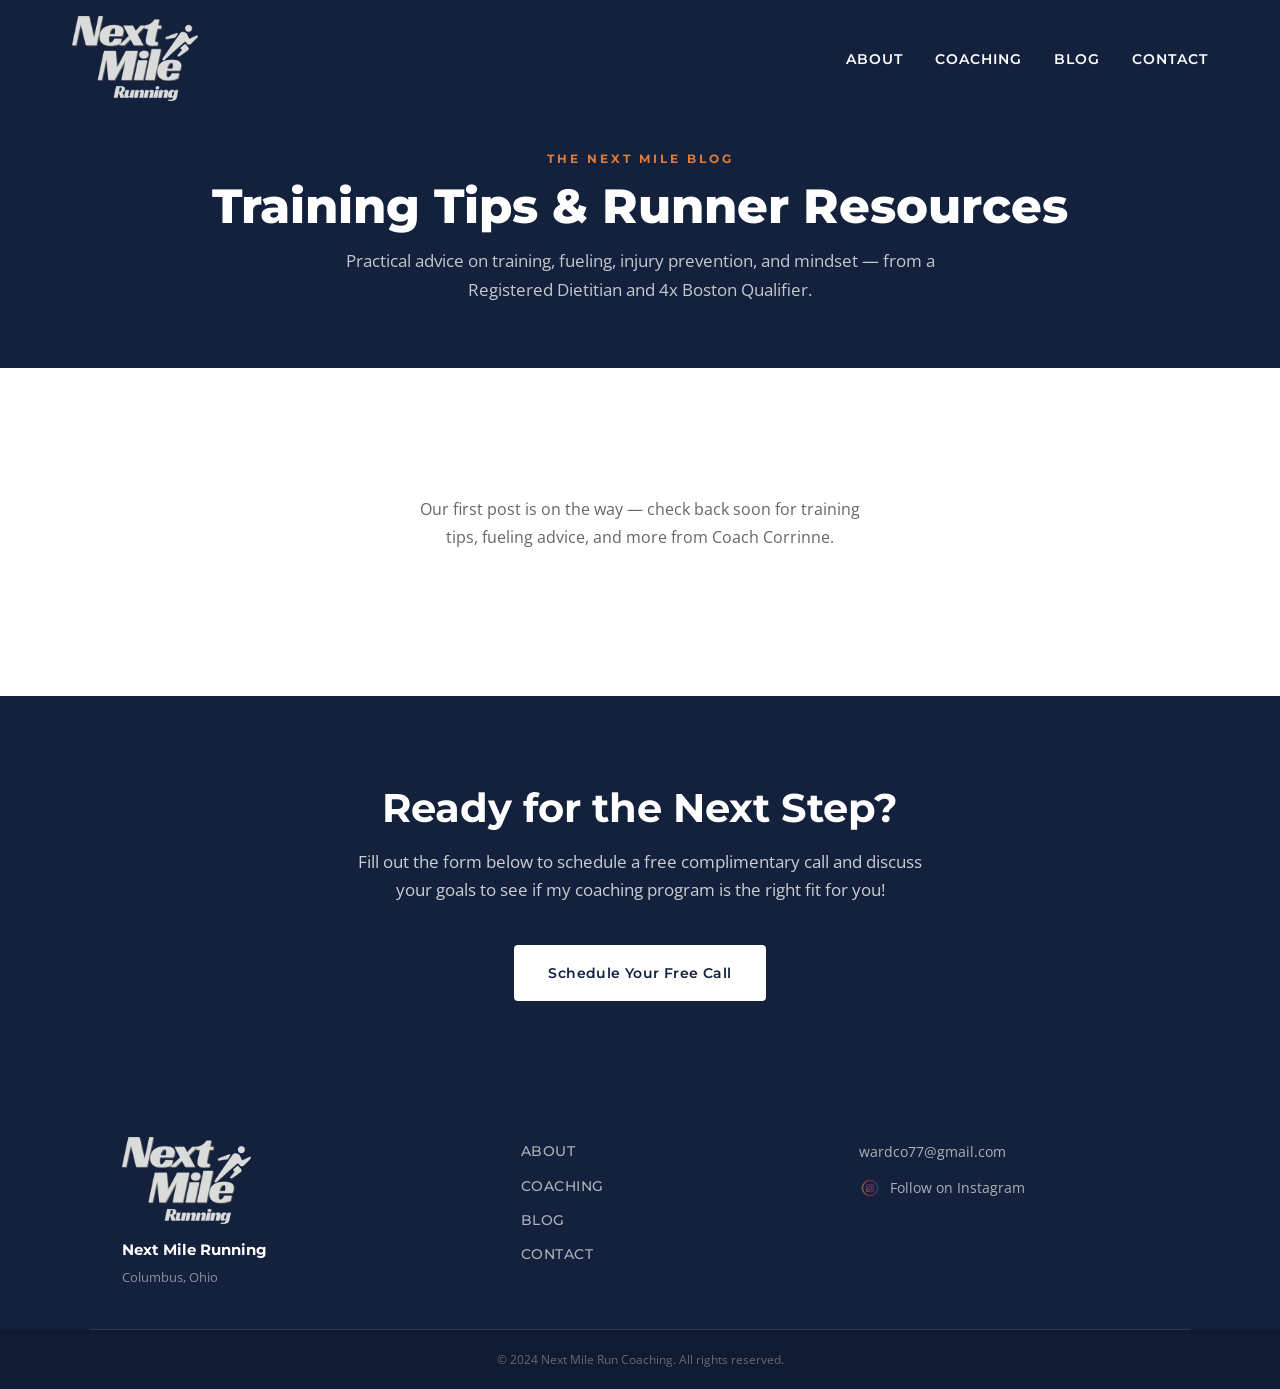
==== blog/index.html @ 79fed945 "Add blog infrastructure for content marketing strategy - New /blog/ index page with post grid, empty" ====
<!DOCTYPE html>
<html lang="en">
<head>
    <meta charset="UTF-8">
    <meta name="viewport" content="width=device-width, initial-scale=1.0">
    <title>Blog | Next Mile Run Coaching</title>
    <meta name="description" content="Training tips, fueling advice, injury prevention, and mindset strategies for goal-driven runners from Coach Corrinne Ward, RD &amp; Certified McMillan Running Coach.">
    <link rel="canonical" href="https://nextmileruncoaching.com/blog/">

    <!-- Favicons -->
    <link rel="icon" href="/favicon.ico" sizes="any">
    <link rel="icon" type="image/png" sizes="192x192" href="/img/icon-192.png">
    <link rel="icon" type="image/png" sizes="512x512" href="/img/icon-512.png">
    <link rel="apple-touch-icon" href="/img/apple-touch-icon.png">

    <!-- Open Graph / Twitter Card -->
    <meta property="og:type" content="website">
    <meta property="og:title" content="Blog | Next Mile Run Coaching">
    <meta property="og:description" content="Training tips, fueling advice, injury prevention, and mindset strategies for goal-driven runners.">
    <meta property="og:url" content="https://nextmileruncoaching.com/blog/">
    <meta property="og:image" content="https://nextmileruncoaching.com/img/og-image.png">
    <meta property="og:image:width" content="1200">
    <meta property="og:image:height" content="630">
    <meta name="twitter:card" content="summary_large_image">
    <meta name="twitter:title" content="Blog | Next Mile Run Coaching">
    <meta name="twitter:description" content="Training tips, fueling advice, injury prevention, and mindset strategies for goal-driven runners.">
    <meta name="twitter:image" content="https://nextmileruncoaching.com/img/og-image.png">

    <!-- Structured data -->
    <script type="application/ld+json">
    {
        "@context": "https://schema.org",
        "@type": "Blog",
        "name": "Next Mile Run Coaching Blog",
        "url": "https://nextmileruncoaching.com/blog/",
        "description": "Training tips, fueling advice, injury prevention, and mindset strategies for goal-driven runners.",
        "publisher": {
            "@type": "ProfessionalService",
            "name": "Next Mile Run Coaching",
            "url": "https://nextmileruncoaching.com/"
        }
    }
    </script>

    <link rel="stylesheet" href="../style.css">
    <link rel="preconnect" href="https://fonts.googleapis.com">
    <link rel="preconnect" href="https://fonts.gstatic.com" crossorigin>
    <link href="https://fonts.googleapis.com/css2?family=Montserrat:wght@300;400;500;600;700;800;900&family=Open+Sans:ital,wght@0,300;0,400;0,600;1,400&display=swap" rel="stylesheet">
</head>
<body>

    <!-- HEADER -->
    <header id="header">
        <div class="header-inner">
            <a href="/" class="logo-link">
                <img
                    src="../img/NextMileLogoWhite.png"
                    alt="Next Mile Run Coaching"
                    class="logo"
                >
            </a>
            <nav>
                <ul class="nav-links">
                    <li><a href="/#about">About</a></li>
                    <li><a href="/#coaching">Coaching</a></li>
                    <li><a href="/blog/">Blog</a></li>
                    <li><a href="/#contact">Contact</a></li>
                </ul>
                <button class="hamburger" aria-label="Toggle navigation menu">
                    <span></span>
                    <span></span>
                    <span></span>
                </button>
            </nav>
        </div>
        <div class="mobile-menu" id="mobileMenu">
            <ul>
                <li><a href="/#about">About</a></li>
                <li><a href="/#coaching">Coaching</a></li>
                <li><a href="/blog/">Blog</a></li>
                <li><a href="/#contact">Contact</a></li>
            </ul>
        </div>
    </header>

    <!-- PAGE HEADER -->
    <section class="page-header">
        <div class="container">
            <span class="label">The Next Mile Blog</span>
            <h1>Training Tips &amp; Runner Resources</h1>
            <p>Practical advice on training, fueling, injury prevention, and mindset&nbsp;&mdash; from a Registered Dietitian and 4x Boston Qualifier.</p>
        </div>
    </section>

    <!-- POSTS -->
    <section id="blog-posts">
        <div class="container">
            <div class="post-grid">
                <!--
                    New post card template — copy this block for each published post:

                    <article class="post-card">
                        <a href="/blog/POST-SLUG/" class="post-card-img">
                            <img src="/blog/POST-SLUG/featured.webp" alt="DESCRIPTIVE ALT TEXT">
                        </a>
                        <div class="post-card-body">
                            <span class="label">PILLAR NAME</span>
                            <h3><a href="/blog/POST-SLUG/">POST TITLE</a></h3>
                            <p class="post-excerpt">One to two sentence teaser summarizing the post.</p>
                            <div class="post-meta">
                                <span>Month DD, YYYY</span>
                                <a href="/blog/POST-SLUG/" class="post-readmore">Read More &rarr;</a>
                            </div>
                        </div>
                    </article>
                -->
            </div>

            <div class="blog-empty">
                <p>Our first post is on the way &mdash; check back soon for training tips, fueling advice, and more from Coach Corrinne.</p>
            </div>
        </div>
    </section>

    <!-- CTA BANNER -->
    <section id="cta">
        <div class="container cta-inner">
            <h2>Ready for the Next Step?</h2>
            <p>Fill out the form below to schedule a free complimentary call and discuss your goals to see if my coaching program is the right fit for you!</p>
            <a href="/#contact" class="btn btn-light">Schedule Your Free Call</a>
        </div>
    </section>

    <!-- FOOTER -->
    <footer id="footer">
        <div class="container footer-inner">
            <div class="footer-brand">
                <img
                    src="../img/NextMileLogoWhite.png"
                    alt="Next Mile Running"
                    class="footer-logo"
                >
                <p class="footer-name">Next Mile Running</p>
                <p class="footer-location">Columbus, Ohio</p>
            </div>
            <div class="footer-links">
                <a href="/#about">About</a>
                <a href="/#coaching">Coaching</a>
                <a href="/blog/">Blog</a>
                <a href="/#contact">Contact</a>
            </div>
            <div class="footer-social">
                <a href="mailto:wardco77@gmail.com">wardco77@gmail.com</a>
                <a href="https://www.instagram.com/nextmilecoach/" target="_blank" rel="noopener" class="ig-link">
                    <img
                        src="../img/instagram-icon.webp"
                        alt="Instagram"
                        class="ig-icon"
                    >
                    Follow on Instagram
                </a>
            </div>
        </div>
        <div class="footer-bottom">
            <p>&copy; 2024 Next Mile Run Coaching. All rights reserved.</p>
        </div>
    </footer>

    <script>
        // Hamburger toggle
        const hamburger = document.querySelector('.hamburger');
        hamburger.addEventListener('click', () => {
            hamburger.classList.toggle('open');
            document.getElementById('mobileMenu').classList.toggle('open');
        });

        // Header shadow on scroll
        window.addEventListener('scroll', () => {
            document.getElementById('header').classList.toggle('scrolled', window.scrollY > 40);
        });
    </script>
</body>
</html>
---- style.css ----
/* =============================================
   NEXT MILE RUN COACHING — Static Site Styles
   ============================================= */

/* ===== RESET & BASE ===== */
*, *::before, *::after {
    box-sizing: border-box;
    margin: 0;
    padding: 0;
}

:root {
    --navy:        #14213d;
    --navy-mid:    #1e2f54;
    --navy-light:  #253a66;
    --accent:      #e07b39;
    --accent-dark: #c46a28;
    --white:       #ffffff;
    --off-white:   #f8f9fa;
    --text:        #2c2c2c;
    --text-muted:  #666666;
    --border:      #e0e0e0;
    --font-head:   'Montserrat', sans-serif;
    --font-body:   'Open Sans', sans-serif;
    --radius:      8px;
    --shadow-sm:   0 4px 16px rgba(0,0,0,.07);
    --shadow-md:   0 10px 36px rgba(0,0,0,.12);
    --shadow-lg:   0 20px 60px rgba(0,0,0,.15);
}

html { scroll-behavior: smooth; }

body {
    font-family: var(--font-body);
    color: var(--text);
    background: var(--white);
    line-height: 1.7;
    -webkit-font-smoothing: antialiased;
}

img { max-width: 100%; height: auto; display: block; }

a { color: inherit; }

/* ===== LAYOUT ===== */
.container {
    max-width: 1100px;
    margin: 0 auto;
    padding: 0 2rem;
}

/* ===== TYPOGRAPHY ===== */
h2 {
    font-family: var(--font-head);
    font-weight: 700;
    font-size: clamp(1.75rem, 3vw, 2.25rem);
    color: var(--navy);
    line-height: 1.2;
}

h3 {
    font-family: var(--font-head);
    font-weight: 700;
    line-height: 1.3;
}

.label {
    display: block;
    font-family: var(--font-head);
    font-size: 0.72rem;
    font-weight: 700;
    text-transform: uppercase;
    letter-spacing: 3px;
    color: var(--accent);
    margin-bottom: 0.5rem;
}

.section-header {
    text-align: center;
    margin-bottom: 3rem;
}

/* ===== BUTTONS ===== */
.btn {
    display: inline-block;
    padding: 0.875rem 2rem;
    border-radius: 4px;
    font-family: var(--font-head);
    font-weight: 600;
    font-size: 0.9rem;
    text-decoration: none;
    letter-spacing: 0.4px;
    transition: background 0.22s ease, color 0.22s ease, border-color 0.22s ease, transform 0.18s ease;
    cursor: pointer;
    border: 2px solid transparent;
    text-align: center;
}

.btn:hover { transform: translateY(-1px); }

.btn-accent {
    background: var(--accent);
    color: var(--white);
    border-color: var(--accent);
}
.btn-accent:hover {
    background: var(--accent-dark);
    border-color: var(--accent-dark);
}

.btn-outline {
    background: transparent;
    color: var(--navy);
    border-color: var(--navy);
}
.btn-outline:hover {
    background: var(--navy);
    color: var(--white);
}

.btn-light {
    background: var(--white);
    color: var(--navy);
    border-color: var(--white);
}
.btn-light:hover {
    background: transparent;
    color: var(--white);
    border-color: var(--white);
}

.btn-full { width: 100%; display: block; }

/* ===== HEADER ===== */
#header {
    position: fixed;
    top: 0; left: 0; right: 0;
    z-index: 100;
    background: var(--navy);
    transition: box-shadow 0.3s ease;
}

#header.scrolled {
    box-shadow: 0 2px 24px rgba(0,0,0,.35);
}

.header-inner {
    display: flex;
    align-items: center;
    justify-content: space-between;
    padding: 1rem 2rem;
    max-width: 1200px;
    margin: 0 auto;
}

.logo-link { display: flex; align-items: center; }

.logo {
    height: 85px;
    width: auto;
}

nav {
    display: flex;
    align-items: center;
    gap: 1rem;
}

.nav-links {
    display: flex;
    list-style: none;
    gap: 2rem;
}

.nav-links a {
    color: var(--white);
    text-decoration: none;
    font-family: var(--font-head);
    font-size: 0.85rem;
    font-weight: 600;
    letter-spacing: 1px;
    text-transform: uppercase;
    transition: color 0.2s;
}

.nav-links a:hover { color: var(--accent); }

/* Hamburger */
.hamburger {
    display: none;
    flex-direction: column;
    gap: 5px;
    background: none;
    border: none;
    cursor: pointer;
    padding: 4px;
}

.hamburger span {
    display: block;
    width: 24px;
    height: 2px;
    background: var(--white);
    transition: transform 0.3s ease, opacity 0.2s ease;
}

.hamburger.open span:nth-child(1) { transform: translateY(7px) rotate(45deg); }
.hamburger.open span:nth-child(2) { opacity: 0; }
.hamburger.open span:nth-child(3) { transform: translateY(-7px) rotate(-45deg); }

/* Mobile menu */
.mobile-menu {
    display: none;
    background: var(--navy-mid);
    padding: 1rem 2rem 1.5rem;
}

.mobile-menu.open { display: block; }

.mobile-menu ul {
    list-style: none;
    display: flex;
    flex-direction: column;
    gap: 1rem;
}

.mobile-menu a {
    color: var(--white);
    text-decoration: none;
    font-family: var(--font-head);
    font-size: 1rem;
    font-weight: 600;
    text-transform: uppercase;
    letter-spacing: 1px;
}

/* ===== HERO ===== */
#hero {
    position: relative;
    min-height: 100vh;
    display: flex;
    align-items: center;
    justify-content: center;
    overflow: hidden;
}

.hero-bg {
    position: absolute;
    inset: 0;
    background-size: cover;
    background-position: center;
    background-repeat: no-repeat;
}

.hero-overlay {
    position: absolute;
    inset: 0;
    background: linear-gradient(
        140deg,
        rgba(20, 33, 61, 0.88) 0%,
        rgba(20, 33, 61, 0.60) 100%
    );
}

.hero-content {
    position: relative;
    z-index: 2;
    text-align: center;
    padding: 2rem;
    max-width: 820px;
}

.hero-content h1 {
    font-family: var(--font-head);
    font-weight: 900;
    font-size: clamp(2.75rem, 7.5vw, 5.25rem);
    color: var(--white);
    display: flex;
    flex-direction: column;
    line-height: 1.08;
    margin-bottom: 1.5rem;
    gap: 0.05em;
}

.hero-content h1 span { display: block; }

.hero-tagline {
    font-size: 1.05rem;
    color: rgba(255, 255, 255, 0.82);
    margin-bottom: 2.5rem;
    font-weight: 300;
    letter-spacing: 0.5px;
}

/* ===== ABOUT ===== */
#about {
    padding: 6rem 0;
    background: var(--white);
}

.about-grid {
    display: grid;
    grid-template-columns: 1fr 1.4fr;
    gap: 4.5rem;
    align-items: start;
}

.about-photo img {
    width: 100%;
    border-radius: var(--radius);
    box-shadow: var(--shadow-lg);
    object-fit: cover;
    aspect-ratio: 3 / 4;
}

.about-text .label { margin-bottom: 0.4rem; }

.about-text h2 {
    font-size: clamp(1.6rem, 2.5vw, 2rem);
    margin-bottom: 1rem;
}

.credentials {
    display: flex;
    flex-wrap: wrap;
    gap: 0.5rem;
    margin-bottom: 1.75rem;
}

.credentials span {
    background: var(--off-white);
    border: 1px solid var(--border);
    padding: 0.3rem 0.85rem;
    border-radius: 100px;
    font-size: 0.78rem;
    font-family: var(--font-head);
    font-weight: 600;
    color: var(--navy);
    letter-spacing: 0.2px;
}

blockquote {
    border-left: 3px solid var(--accent);
    padding: 0.85rem 1.25rem;
    margin: 0 0 1.5rem;
    font-size: 1.05rem;
    font-style: italic;
    color: var(--navy);
    background: var(--off-white);
    border-radius: 0 4px 4px 0;
    line-height: 1.65;
}

.about-text p {
    color: var(--text-muted);
    margin-bottom: 1rem;
    line-height: 1.8;
    font-size: 0.97rem;
}

/* Personal Records */
.prs {
    margin-top: 2rem;
    padding: 1.5rem 1.75rem;
    background: var(--navy);
    border-radius: var(--radius);
    color: var(--white);
}

.prs h3 {
    font-family: var(--font-head);
    font-size: 0.72rem;
    text-transform: uppercase;
    letter-spacing: 2.5px;
    color: var(--accent);
    margin-bottom: 1.1rem;
    font-weight: 700;
}

.pr-grid {
    display: grid;
    grid-template-columns: repeat(4, 1fr);
    gap: 0.5rem;
    text-align: center;
}

.pr-item {
    display: flex;
    flex-direction: column;
    gap: 0.3rem;
    padding: 0.5rem 0;
    border-right: 1px solid rgba(255,255,255,.12);
}

.pr-item:last-child { border-right: none; }

.pr-race {
    font-size: 0.7rem;
    text-transform: uppercase;
    letter-spacing: 1px;
    color: rgba(255,255,255,.55);
    font-family: var(--font-head);
    font-weight: 600;
}

.pr-time {
    font-size: 1.2rem;
    font-weight: 800;
    font-family: var(--font-head);
    color: var(--white);
}

.pr-time small {
    display: block;
    font-size: 0.65rem;
    font-weight: 500;
    color: var(--accent);
    letter-spacing: 0.5px;
    margin-top: 1px;
}

/* ===== COACHING PACKAGES ===== */
#coaching {
    padding: 6rem 0;
    background: var(--off-white);
}

.packages-grid {
    display: grid;
    grid-template-columns: repeat(3, 1fr);
    gap: 1.5rem;
    margin-bottom: 2.5rem;
    align-items: stretch;
}

.package-card {
    background: var(--white);
    border-radius: var(--radius);
    overflow: hidden;
    box-shadow: var(--shadow-sm);
    display: flex;
    flex-direction: column;
    transition: transform 0.25s ease, box-shadow 0.25s ease;
}

.package-card:hover {
    transform: translateY(-5px);
    box-shadow: var(--shadow-md);
}

.package-featured {
    box-shadow: var(--shadow-md);
    transform: scale(1.03);
    border: 2px solid var(--accent);
}

.package-featured:hover {
    transform: scale(1.03) translateY(-5px);
    box-shadow: var(--shadow-lg);
}

.package-img {
    height: 210px;
    overflow: hidden;
    flex-shrink: 0;
}

.package-img img {
    width: 100%;
    height: 100%;
    object-fit: cover;
    transition: transform 0.45s ease;
}

.package-card:hover .package-img img { transform: scale(1.06); }

.package-body {
    padding: 1.75rem;
    display: flex;
    flex-direction: column;
    flex: 1;
}

.package-badge {
    display: inline-block;
    background: var(--accent);
    color: var(--white);
    font-size: 0.68rem;
    font-weight: 700;
    text-transform: uppercase;
    letter-spacing: 1.5px;
    padding: 0.25rem 0.65rem;
    border-radius: 100px;
    margin-bottom: 0.85rem;
    font-family: var(--font-head);
    width: fit-content;
}

.package-body h3 {
    font-size: 1.05rem;
    color: var(--navy);
    margin-bottom: 0.5rem;
    line-height: 1.35;
}

.package-price {
    font-size: 2.1rem;
    font-weight: 900;
    font-family: var(--font-head);
    color: var(--navy);
    margin-bottom: 1.1rem;
    line-height: 1;
}

.package-price span {
    font-size: 0.95rem;
    font-weight: 400;
    color: var(--text-muted);
}

.package-body ul {
    list-style: none;
    margin-bottom: 1.5rem;
    flex: 1;
    display: flex;
    flex-direction: column;
    gap: 0.4rem;
}

.package-body ul li {
    padding-left: 1.35rem;
    position: relative;
    font-size: 0.88rem;
    color: var(--text-muted);
    line-height: 1.55;
}

.package-body ul li::before {
    content: '✓';
    position: absolute;
    left: 0;
    color: var(--accent);
    font-weight: 700;
}

.package-body .btn { width: 100%; }

/* Group photo */
.group-photo {
    border-radius: var(--radius);
    overflow: hidden;
    height: 380px;
}

.group-photo img {
    width: 100%;
    height: 100%;
    object-fit: cover;
    object-position: center 52%;
}

/* ===== CTA BANNER ===== */
#cta {
    background: var(--navy);
    padding: 5.5rem 0;
    text-align: center;
}

.cta-inner h2 {
    color: var(--white);
    font-size: clamp(1.8rem, 3.5vw, 2.5rem);
    margin-bottom: 1rem;
}

.cta-inner p {
    color: rgba(255,255,255,.78);
    font-size: 1.05rem;
    max-width: 580px;
    margin: 0 auto 2.5rem;
    line-height: 1.7;
}

/* ===== CONTACT ===== */
#contact {
    padding: 6rem 0;
    background: var(--white);
}

.contact-grid {
    display: grid;
    grid-template-columns: 1fr 1.5fr;
    gap: 4rem;
    align-items: start;
}

.contact-info > p {
    color: var(--text-muted);
    margin-bottom: 2rem;
    font-size: 1rem;
    line-height: 1.75;
}

.contact-details {
    display: flex;
    flex-direction: column;
    gap: 1.5rem;
}

.contact-item {
    display: flex;
    flex-direction: column;
    gap: 0.25rem;
}

.contact-item strong {
    font-family: var(--font-head);
    font-size: 0.72rem;
    text-transform: uppercase;
    letter-spacing: 1.5px;
    color: var(--navy);
}

.contact-item a,
.contact-item span {
    font-size: 0.95rem;
    color: var(--text-muted);
    text-decoration: none;
    transition: color 0.2s;
}

.contact-item a:hover { color: var(--accent); }

/* Form */
.contact-form {
    display: flex;
    flex-direction: column;
    gap: 1.25rem;
}

.form-group {
    display: flex;
    flex-direction: column;
    gap: 0.4rem;
}

.form-group label {
    font-family: var(--font-head);
    font-size: 0.82rem;
    font-weight: 600;
    color: var(--navy);
    letter-spacing: 0.2px;
}

.form-group input,
.form-group textarea {
    padding: 0.875rem 1rem;
    border: 1.5px solid var(--border);
    border-radius: 6px;
    font-family: var(--font-body);
    font-size: 0.95rem;
    color: var(--text);
    background: var(--white);
    transition: border-color 0.2s, box-shadow 0.2s;
    outline: none;
}

.form-group input:focus,
.form-group textarea:focus {
    border-color: var(--navy);
    box-shadow: 0 0 0 3px rgba(20,33,61,.08);
}

.form-group textarea { resize: vertical; }

/* ===== FOOTER ===== */
#footer {
    background: var(--navy);
    color: var(--white);
    padding: 3rem 0 0;
}

.footer-inner {
    display: grid;
    grid-template-columns: 1.2fr 1fr 1fr;
    gap: 2.5rem;
    padding-bottom: 2.5rem;
    border-bottom: 1px solid rgba(255,255,255,.1);
    align-items: start;
}

.footer-logo {
    height: 87px;
    width: auto;
    margin-bottom: 0.8rem;
}

.footer-name {
    font-family: var(--font-head);
    font-weight: 700;
    font-size: 0.95rem;
    margin-bottom: 0.2rem;
}

.footer-location {
    font-size: 0.83rem;
    color: rgba(255,255,255,.5);
}

.footer-links {
    display: flex;
    flex-direction: column;
    gap: 0.7rem;
    padding-top: 0.2rem;
}

.footer-links a {
    color: rgba(255,255,255,.65);
    text-decoration: none;
    font-family: var(--font-head);
    font-size: 0.85rem;
    font-weight: 500;
    text-transform: uppercase;
    letter-spacing: 0.5px;
    transition: color 0.2s;
}

.footer-links a:hover { color: var(--accent); }

.footer-social {
    display: flex;
    flex-direction: column;
    gap: 0.75rem;
    padding-top: 0.2rem;
}

.footer-social a {
    color: rgba(255,255,255,.65);
    text-decoration: none;
    font-size: 0.88rem;
    transition: color 0.2s;
}

.footer-social a:hover { color: var(--accent); }

.ig-link {
    display: flex;
    align-items: center;
    gap: 0.55rem;
}

.ig-icon {
    width: 22px;
    height: 22px;
    border-radius: 6px;
    object-fit: contain;
    flex-shrink: 0;
}

.footer-bottom {
    text-align: center;
    padding: 1.2rem;
    background: rgba(0,0,0,.22);
    font-size: 0.78rem;
    color: rgba(255,255,255,.35);
}

/* ===== PAGE HEADER (interior pages: blog index, articles) ===== */
.page-header {
    background: var(--navy);
    color: var(--white);
    padding: 150px 0 4rem;
    text-align: center;
}

.page-header .label { color: var(--accent); }

.page-header h1 {
    font-family: var(--font-head);
    font-weight: 800;
    font-size: clamp(2rem, 4vw, 3rem);
    color: var(--white);
    margin-bottom: 0.75rem;
    line-height: 1.2;
}

.page-header p {
    color: rgba(255,255,255,.75);
    max-width: 600px;
    margin: 0 auto;
    font-size: 1.05rem;
    line-height: 1.7;
}

.article-meta-bar {
    display: flex;
    justify-content: center;
    flex-wrap: wrap;
    gap: 0.9rem;
    margin-top: 1.25rem;
    color: rgba(255,255,255,.6);
    font-size: 0.85rem;
    font-family: var(--font-head);
}

/* ===== BLOG LISTING ===== */
#blog-posts {
    padding: 5rem 0 6rem;
    background: var(--white);
}

.post-grid {
    display: grid;
    grid-template-columns: repeat(auto-fit, minmax(300px, 1fr));
    gap: 2rem;
}

.post-card {
    background: var(--white);
    border-radius: var(--radius);
    overflow: hidden;
    box-shadow: var(--shadow-sm);
    display: flex;
    flex-direction: column;
    transition: transform 0.25s ease, box-shadow 0.25s ease;
}

.post-card:hover {
    transform: translateY(-5px);
    box-shadow: var(--shadow-md);
}

.post-card-img { height: 200px; overflow: hidden; flex-shrink: 0; }

.post-card-img img {
    width: 100%;
    height: 100%;
    object-fit: cover;
    transition: transform 0.45s ease;
}

.post-card:hover .post-card-img img { transform: scale(1.06); }

.post-card-body {
    padding: 1.75rem;
    display: flex;
    flex-direction: column;
    flex: 1;
}

.post-card-body .label { margin-bottom: 0.6rem; }

.post-card-body h3 {
    font-size: 1.15rem;
    color: var(--navy);
    margin-bottom: 0.65rem;
    line-height: 1.35;
}

.post-card-body h3 a {
    color: inherit;
    text-decoration: none;
    transition: color 0.2s;
}

.post-card-body h3 a:hover { color: var(--accent); }

.post-excerpt {
    color: var(--text-muted);
    font-size: 0.92rem;
    line-height: 1.7;
    margin-bottom: 1.25rem;
    flex: 1;
}

.post-meta {
    display: flex;
    justify-content: space-between;
    align-items: center;
    padding-top: 0.85rem;
    border-top: 1px solid var(--border);
    font-size: 0.78rem;
    color: var(--text-muted);
}

.post-readmore {
    font-family: var(--font-head);
    font-weight: 700;
    font-size: 0.78rem;
    color: var(--accent);
    text-transform: uppercase;
    letter-spacing: 0.5px;
}

.blog-empty {
    text-align: center;
    padding: 3rem 1rem;
    color: var(--text-muted);
    font-size: 1.02rem;
    max-width: 480px;
    margin: 0 auto;
}

/* ===== ARTICLE PAGE ===== */
.container-narrow {
    max-width: 760px;
    margin: 0 auto;
    padding: 0 2rem;
}

.article-section { padding: 4.5rem 0 6rem; background: var(--white); }

.back-to-blog {
    display: inline-block;
    font-family: var(--font-head);
    font-weight: 600;
    font-size: 0.85rem;
    text-transform: uppercase;
    letter-spacing: 0.5px;
    color: var(--navy);
    text-decoration: none;
    margin-bottom: 2rem;
    transition: color 0.2s;
}

.back-to-blog:hover { color: var(--accent); }

.article-featured-img {
    width: 100%;
    border-radius: var(--radius);
    box-shadow: var(--shadow-md);
    margin-bottom: 2.5rem;
    aspect-ratio: 16 / 9;
    object-fit: cover;
}

.article-body p {
    color: var(--text);
    margin-bottom: 1.25rem;
    line-height: 1.85;
    font-size: 1.02rem;
}

.article-body h2 { margin-top: 2.75rem; margin-bottom: 1rem; }
.article-body h3 { margin-top: 2.25rem; margin-bottom: 0.75rem; color: var(--navy); font-size: 1.15rem; }

.article-body ul,
.article-body ol {
    margin: 0 0 1.25rem 1.5rem;
    line-height: 1.85;
    color: var(--text);
}

.article-body img {
    border-radius: var(--radius);
    box-shadow: var(--shadow-sm);
    margin: 2rem 0;
}

.author-box {
    display: flex;
    align-items: center;
    gap: 1.25rem;
    background: var(--off-white);
    border-radius: var(--radius);
    padding: 1.5rem;
    margin: 3rem 0;
}

.author-box img {
    width: 64px;
    height: 64px;
    border-radius: 50%;
    object-fit: cover;
    flex-shrink: 0;
}

.author-box h4 {
    font-family: var(--font-head);
    font-size: 0.95rem;
    color: var(--navy);
    margin-bottom: 0.2rem;
}

.author-box p {
    font-size: 0.85rem;
    color: var(--text-muted);
    line-height: 1.5;
}

/* ===== RESPONSIVE ===== */

/* Tablet */
@media (max-width: 960px) {
    .packages-grid {
        grid-template-columns: 1fr;
        max-width: 460px;
        margin-left: auto;
        margin-right: auto;
    }

    .package-featured {
        transform: none;
        border-width: 2px;
    }

    .package-featured:hover { transform: translateY(-5px); }

    .about-grid {
        grid-template-columns: 1fr;
        gap: 2.5rem;
    }

    .about-photo img {
        max-height: 420px;
        aspect-ratio: auto;
    }

    .contact-grid {
        grid-template-columns: 1fr;
        gap: 2.5rem;
    }

    .footer-inner {
        grid-template-columns: 1fr 1fr;
        gap: 2rem;
    }

    .footer-brand { grid-column: 1 / -1; }

    .pr-grid {
        grid-template-columns: repeat(2, 1fr);
        gap: 1rem;
    }

    .pr-item {
        border-right: none;
        border-bottom: 1px solid rgba(255,255,255,.12);
        padding-bottom: 0.75rem;
    }

    .pr-item:last-child,
    .pr-item:nth-child(2) { border-bottom: none; }
}

/* Mobile */
@media (max-width: 600px) {
    .nav-links { display: none; }
    .hamburger { display: flex; }

    .header-inner { padding: 0.85rem 1.25rem; }
    .container { padding: 0 1.25rem; }

    #about, #coaching, #contact { padding: 4rem 0; }
    #cta { padding: 3.5rem 0; }
    #footer { padding: 2.5rem 0 0; }

    .hero-content h1 { font-size: clamp(2rem, 10vw, 2.75rem); }

    .footer-inner {
        grid-template-columns: 1fr;
        gap: 1.75rem;
    }

    .footer-brand { grid-column: auto; }

    .page-header { padding: 130px 0 3rem; }

    #blog-posts { padding: 3.5rem 0 4rem; }

    .article-section { padding: 3rem 0 4rem; }
}
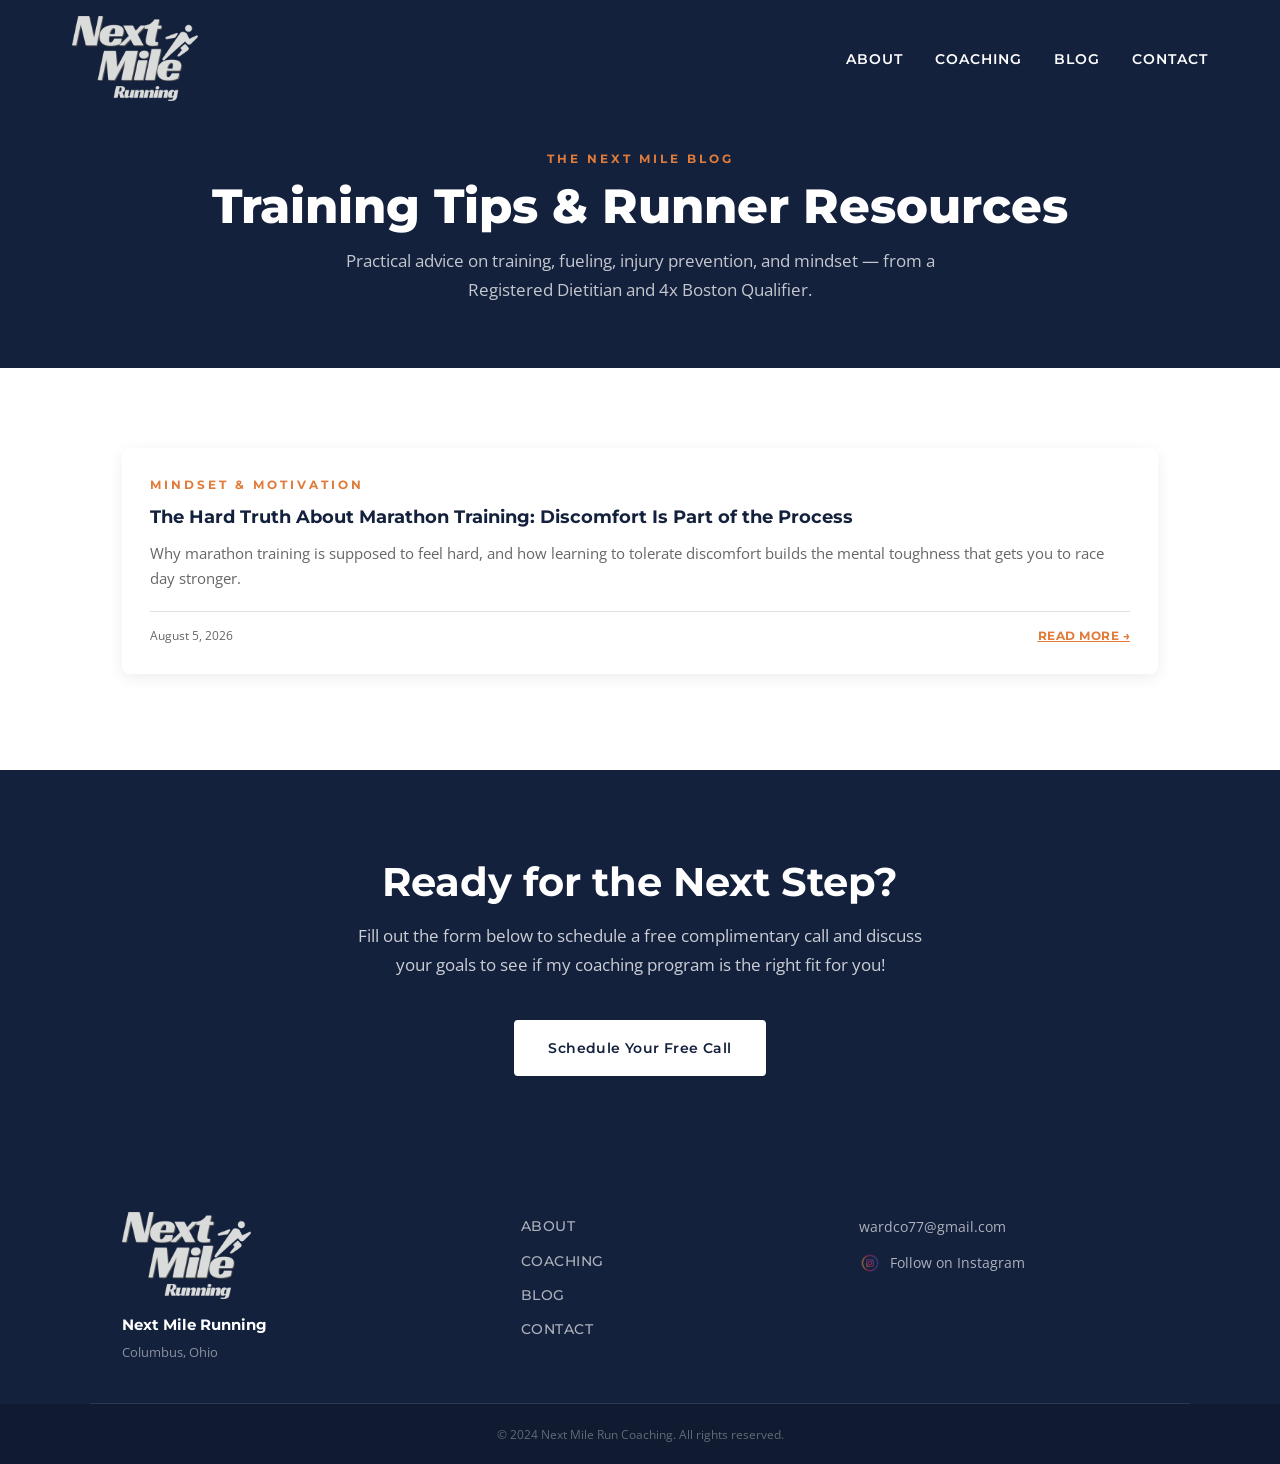
==== commit 37823d17: "Publish first blog post and unhide the blog Corrinne's first post ("The Hard Truth About Marathon Tr" ====
--- a/blog/index.html
+++ b/blog/index.html
@@ -97,7 +97,9 @@
         <div class="container">
             <div class="post-grid">
                 <!--
-                    New post card template — copy this block for each published post:
+                    New post card template — copy this block for each published post.
+                    Featured image is optional: include the <a class="post-card-img"> block
+                    when a post has one, or omit it entirely (as below) when it doesn't.
 
                     <article class="post-card">
                         <a href="/blog/POST-SLUG/" class="post-card-img">
@@ -114,10 +116,18 @@
                         </div>
                     </article>
                 -->
-            </div>
 
-            <div class="blog-empty">
-                <p>Our first post is on the way &mdash; check back soon for training tips, fueling advice, and more from Coach Corrinne.</p>
+                <article class="post-card">
+                    <div class="post-card-body">
+                        <span class="label">Mindset &amp; Motivation</span>
+                        <h3><a href="/blog/marathon-training-discomfort/">The Hard Truth About Marathon Training: Discomfort Is Part of the Process</a></h3>
+                        <p class="post-excerpt">Why marathon training is supposed to feel hard, and how learning to tolerate discomfort builds the mental toughness that gets you to race day stronger.</p>
+                        <div class="post-meta">
+                            <span>August 5, 2026</span>
+                            <a href="/blog/marathon-training-discomfort/" class="post-readmore">Read More &rarr;</a>
+                        </div>
+                    </div>
+                </article>
             </div>
         </div>
     </section>
--- a/style.css
+++ b/style.css
@@ -956,6 +956,13 @@
     margin: 2rem 0;
 }
 
+.article-sources {
+    font-size: 0.82rem;
+    color: var(--text-muted);
+    font-style: italic;
+    margin-top: 1.5rem;
+}
+
 .author-box {
     display: flex;
     align-items: center;
@@ -1013,6 +1020,7 @@
     .about-photo img {
         max-height: 420px;
         aspect-ratio: auto;
+        object-position: center 12%;
     }
 
     .contact-grid {
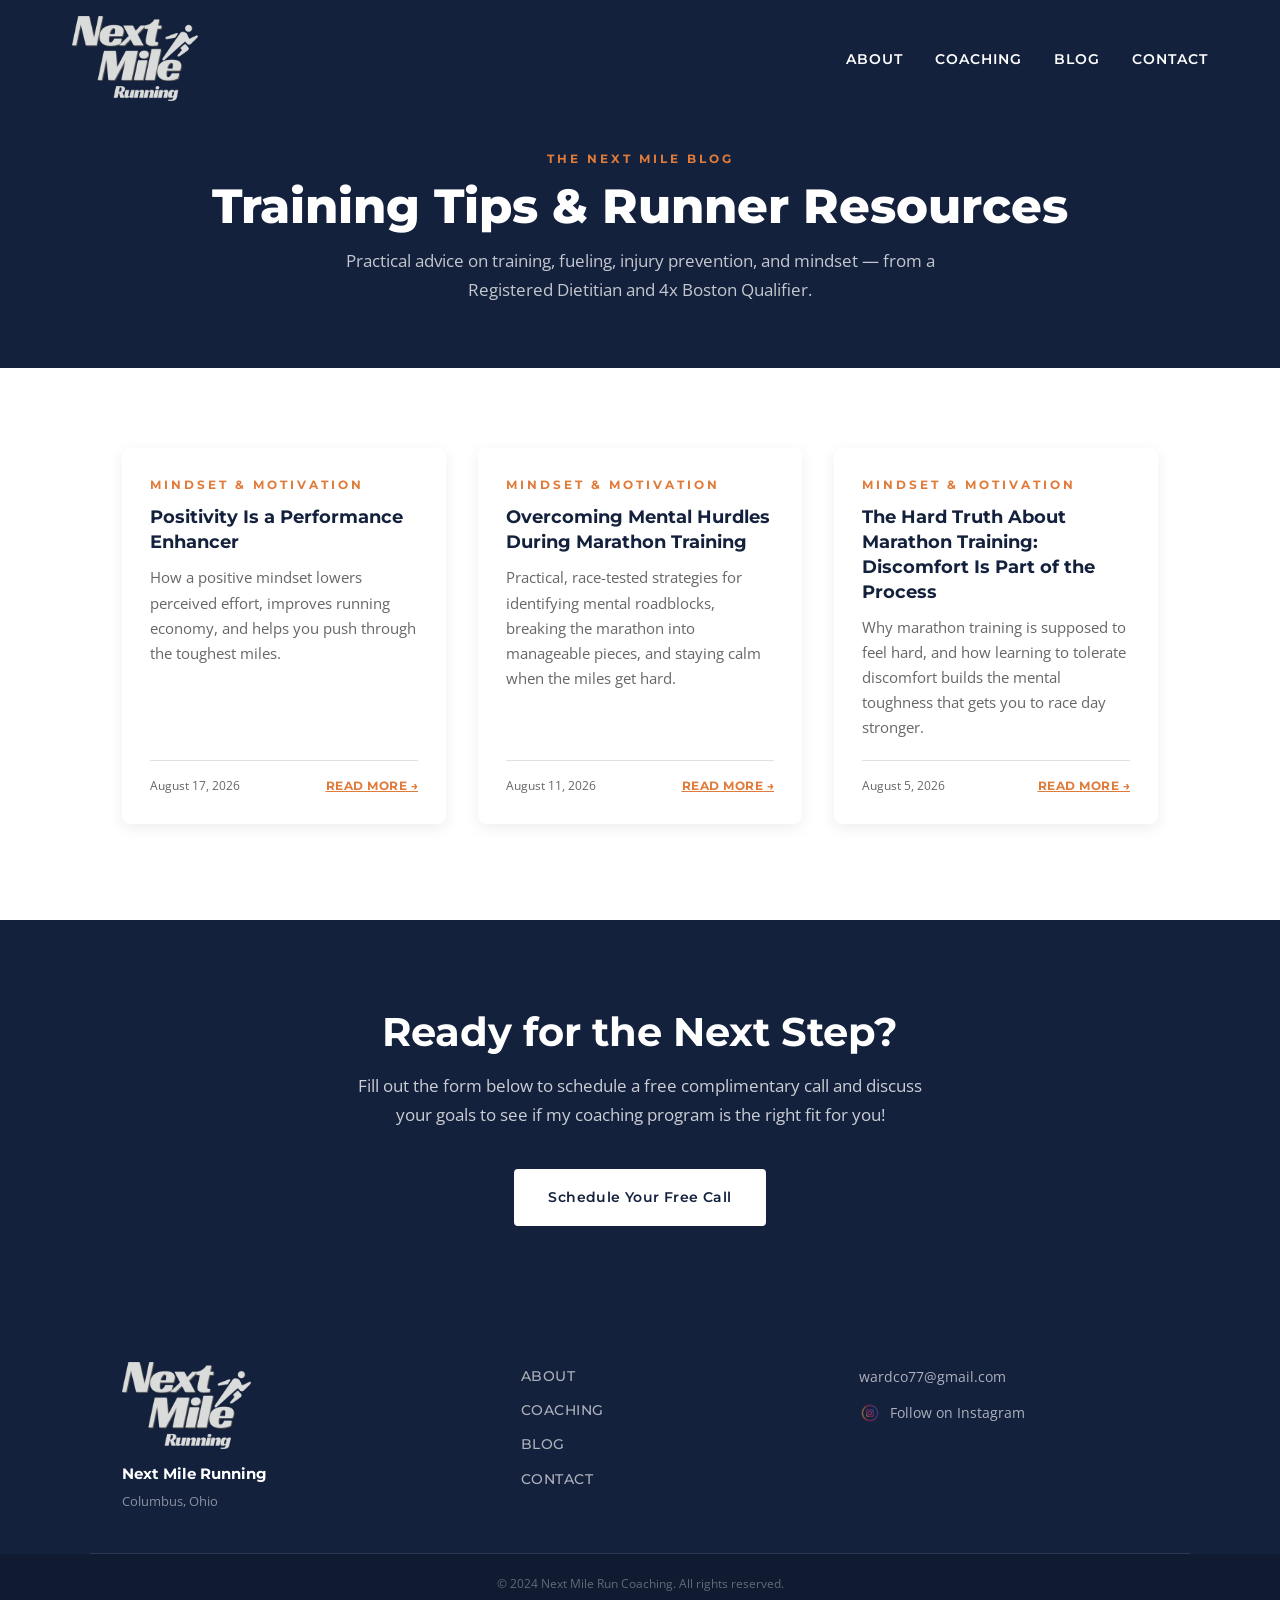
==== commit 66a69836: "Publish two new blog posts: Overcoming Mental Hurdles and Positivity Is a Performance Enhancer Dated" ====
--- a/blog/index.html
+++ b/blog/index.html
@@ -120,6 +120,30 @@
                 <article class="post-card">
                     <div class="post-card-body">
                         <span class="label">Mindset &amp; Motivation</span>
+                        <h3><a href="/blog/positivity-performance-enhancer/">Positivity Is a Performance Enhancer</a></h3>
+                        <p class="post-excerpt">How a positive mindset lowers perceived effort, improves running economy, and helps you push through the toughest miles.</p>
+                        <div class="post-meta">
+                            <span>August 17, 2026</span>
+                            <a href="/blog/positivity-performance-enhancer/" class="post-readmore">Read More &rarr;</a>
+                        </div>
+                    </div>
+                </article>
+
+                <article class="post-card">
+                    <div class="post-card-body">
+                        <span class="label">Mindset &amp; Motivation</span>
+                        <h3><a href="/blog/overcoming-mental-hurdles-marathon-training/">Overcoming Mental Hurdles During Marathon Training</a></h3>
+                        <p class="post-excerpt">Practical, race-tested strategies for identifying mental roadblocks, breaking the marathon into manageable pieces, and staying calm when the miles get hard.</p>
+                        <div class="post-meta">
+                            <span>August 11, 2026</span>
+                            <a href="/blog/overcoming-mental-hurdles-marathon-training/" class="post-readmore">Read More &rarr;</a>
+                        </div>
+                    </div>
+                </article>
+
+                <article class="post-card">
+                    <div class="post-card-body">
+                        <span class="label">Mindset &amp; Motivation</span>
                         <h3><a href="/blog/marathon-training-discomfort/">The Hard Truth About Marathon Training: Discomfort Is Part of the Process</a></h3>
                         <p class="post-excerpt">Why marathon training is supposed to feel hard, and how learning to tolerate discomfort builds the mental toughness that gets you to race day stronger.</p>
                         <div class="post-meta">
--- a/style.css
+++ b/style.css
@@ -978,6 +978,7 @@
     height: 64px;
     border-radius: 50%;
     object-fit: cover;
+    object-position: center 15%;
     flex-shrink: 0;
 }
 
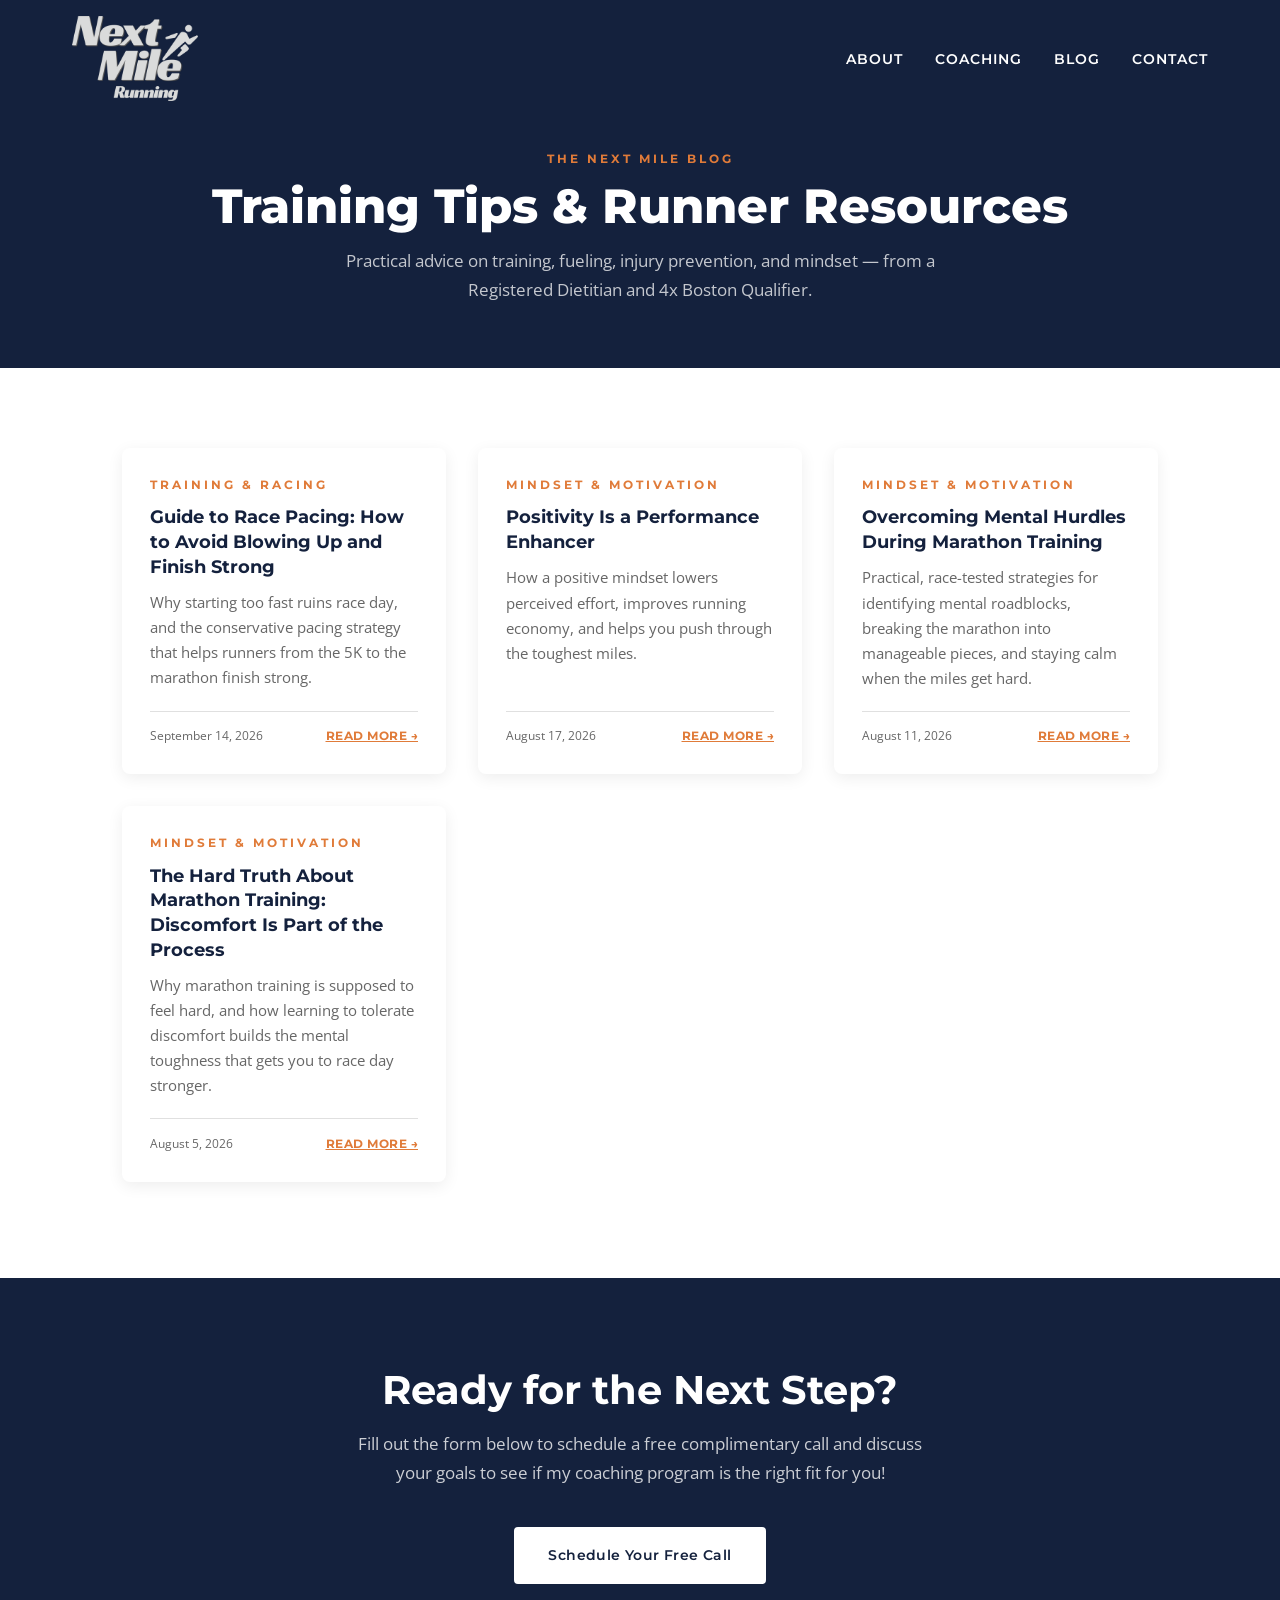
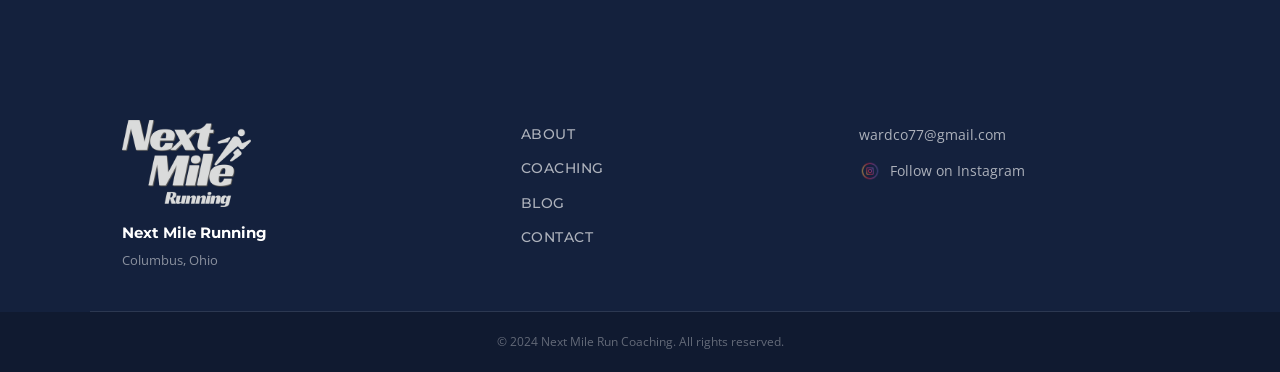
==== commit 37f64586: "Add race pacing blog post New post "Guide to Race Pacing: How to Avoid Blowing Up and Finish Strong"" ====
--- a/blog/index.html
+++ b/blog/index.html
@@ -119,6 +119,18 @@
 
                 <article class="post-card">
                     <div class="post-card-body">
+                        <span class="label">Training &amp; Racing</span>
+                        <h3><a href="/blog/race-pacing-guide/">Guide to Race Pacing: How to Avoid Blowing Up and Finish Strong</a></h3>
+                        <p class="post-excerpt">Why starting too fast ruins race day, and the conservative pacing strategy that helps runners from the 5K to the marathon finish strong.</p>
+                        <div class="post-meta">
+                            <span>September 14, 2026</span>
+                            <a href="/blog/race-pacing-guide/" class="post-readmore">Read More &rarr;</a>
+                        </div>
+                    </div>
+                </article>
+
+                <article class="post-card">
+                    <div class="post-card-body">
                         <span class="label">Mindset &amp; Motivation</span>
                         <h3><a href="/blog/positivity-performance-enhancer/">Positivity Is a Performance Enhancer</a></h3>
                         <p class="post-excerpt">How a positive mindset lowers perceived effort, improves running economy, and helps you push through the toughest miles.</p>
--- a/style.css
+++ b/style.css
@@ -956,6 +956,34 @@
     margin: 2rem 0;
 }
 
+.article-body table {
+    width: 100%;
+    border-collapse: collapse;
+    margin: 0 0 1.5rem;
+    font-size: 0.95rem;
+    border-radius: var(--radius);
+    overflow: hidden;
+    box-shadow: var(--shadow-sm);
+}
+
+.article-body th,
+.article-body td {
+    padding: 0.75rem 1.1rem;
+    text-align: left;
+}
+
+.article-body th {
+    background: var(--navy);
+    color: #fff;
+    font-family: var(--font-head);
+    font-weight: 600;
+    font-size: 0.9rem;
+}
+
+.article-body td { color: var(--text); }
+
+.article-body tbody tr:nth-child(even) { background: var(--off-white); }
+
 .article-sources {
     font-size: 0.82rem;
     color: var(--text-muted);
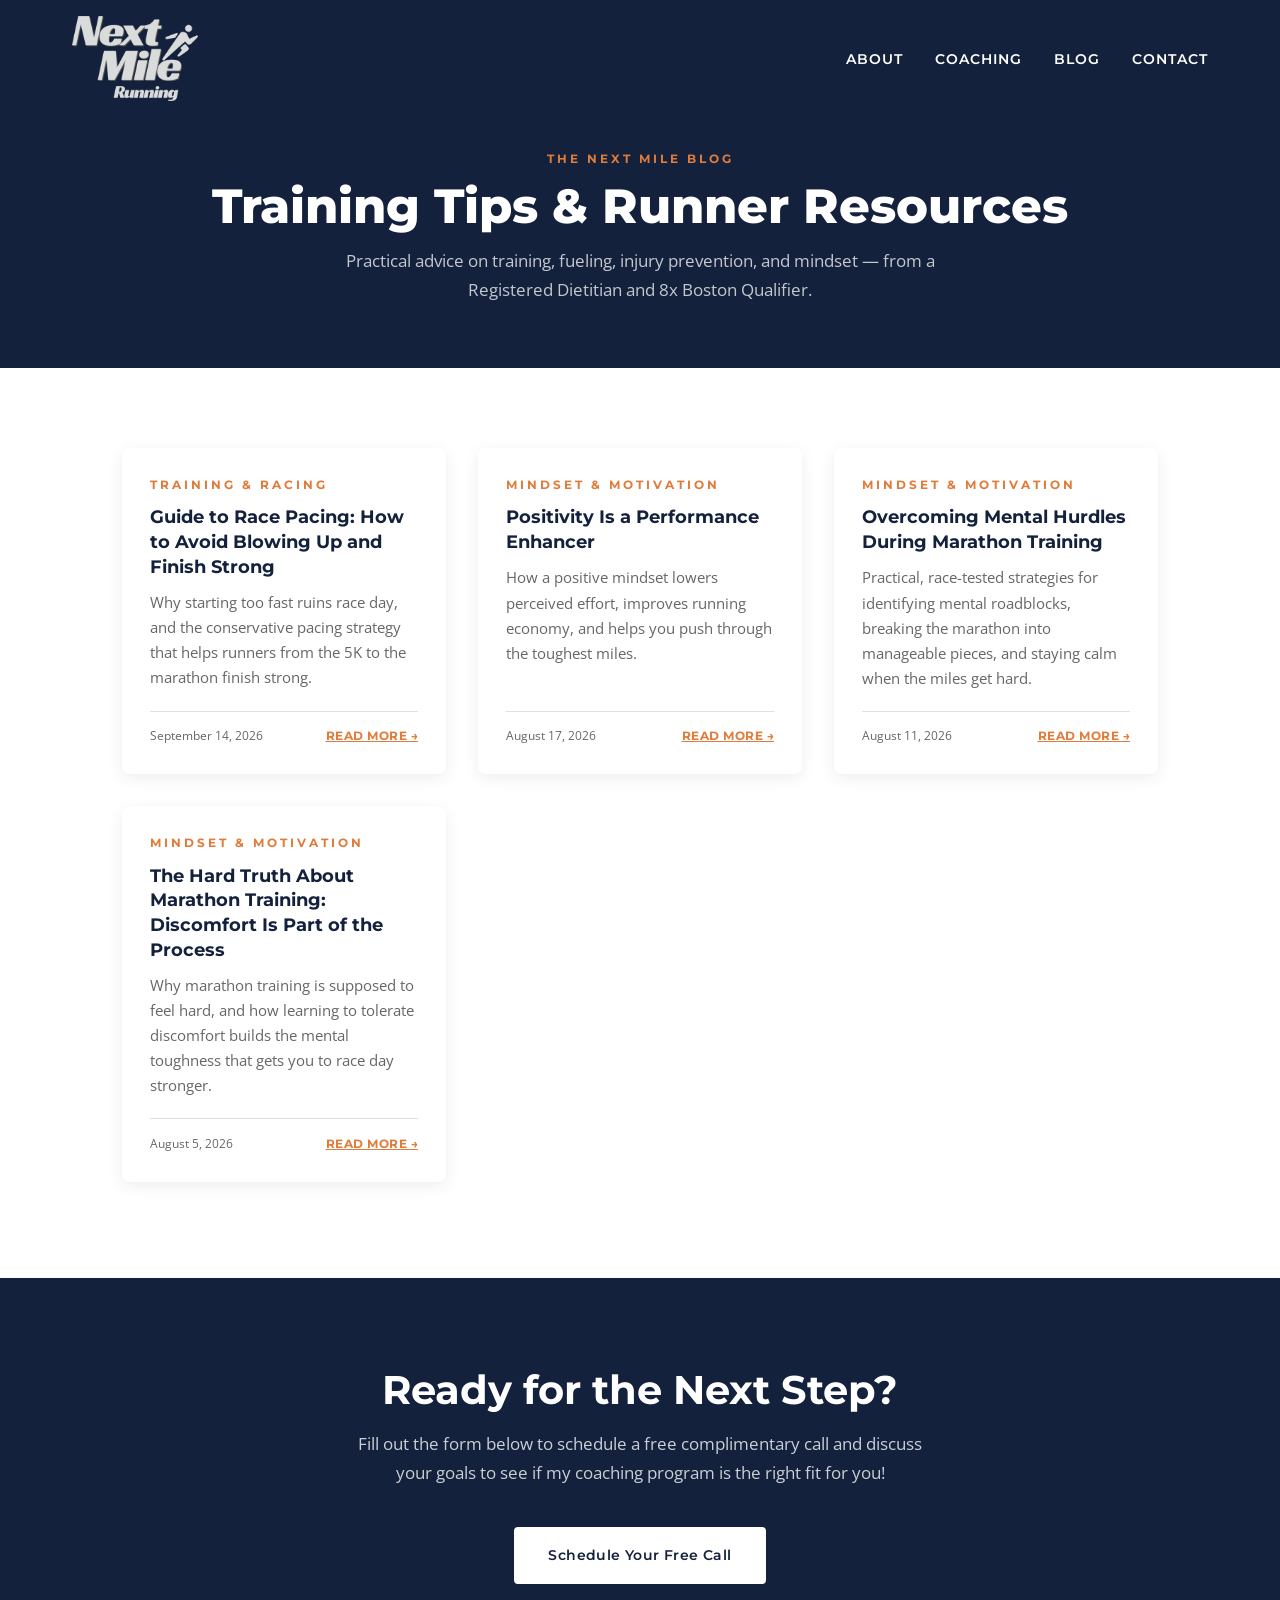
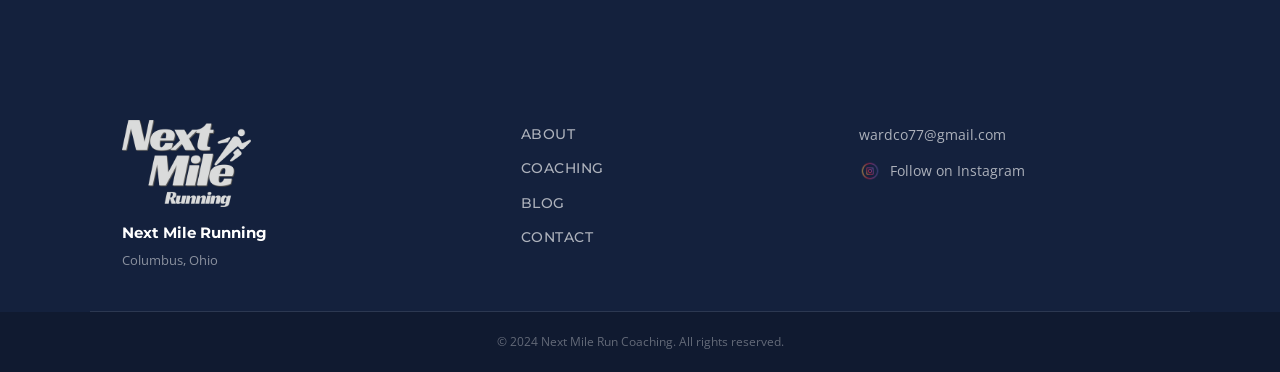
==== commit 21085f98: "Add holiday special, reviews section, and 8x BQ update - Rename "Basic Half / Full Marathon Training" ====
--- a/blog/index.html
+++ b/blog/index.html
@@ -88,7 +88,7 @@
         <div class="container">
             <span class="label">The Next Mile Blog</span>
             <h1>Training Tips &amp; Runner Resources</h1>
-            <p>Practical advice on training, fueling, injury prevention, and mindset&nbsp;&mdash; from a Registered Dietitian and 4x Boston Qualifier.</p>
+            <p>Practical advice on training, fueling, injury prevention, and mindset&nbsp;&mdash; from a Registered Dietitian and 8x Boston Qualifier.</p>
         </div>
     </section>
 
--- a/style.css
+++ b/style.css
@@ -545,6 +545,48 @@
 
 .package-body .btn { width: 100%; }
 
+/* Holiday special */
+.package-img { position: relative; }
+
+.holiday-ribbon {
+    position: absolute;
+    top: 1rem;
+    left: 0;
+    z-index: 1;
+    background: var(--navy);
+    color: var(--white);
+    font-family: var(--font-head);
+    font-size: 0.78rem;
+    font-weight: 700;
+    text-transform: uppercase;
+    letter-spacing: 1.5px;
+    padding: 0.45rem 1rem;
+    border-radius: 0 100px 100px 0;
+    box-shadow: var(--shadow-sm);
+}
+
+.price-was {
+    font-size: 1.35rem;
+    font-weight: 600;
+    color: var(--text-muted);
+    text-decoration-color: var(--accent);
+    text-decoration-thickness: 2px;
+    margin-right: 0.35rem;
+}
+
+
+.package-price span { white-space: nowrap; }
+
+.price-note {
+    font-size: 0.85rem;
+    color: var(--accent-dark);
+    font-weight: 600;
+    line-height: 1.5;
+    margin: -0.4rem 0 1.1rem;
+}
+
+.price-note strong { color: var(--navy); }
+
 /* Group photo */
 .group-photo {
     border-radius: var(--radius);
@@ -557,6 +599,63 @@
     height: 100%;
     object-fit: cover;
     object-position: center 52%;
+}
+
+/* ===== REVIEWS ===== */
+#reviews {
+    padding: 6rem 0;
+    background: var(--white);
+}
+
+.reviews-grid {
+    display: grid;
+    grid-template-columns: repeat(auto-fit, minmax(300px, 1fr));
+    gap: 1.5rem;
+    max-width: 760px;
+    margin: 0 auto;
+}
+
+.review-card {
+    background: var(--off-white);
+    border-radius: var(--radius);
+    border-top: 4px solid var(--accent);
+    padding: 2.25rem 2rem 2rem;
+    box-shadow: var(--shadow-sm);
+    text-align: center;
+}
+
+.review-quote-mark {
+    font-family: Georgia, serif;
+    font-size: 4rem;
+    line-height: 0.6;
+    color: var(--accent);
+    margin-bottom: 0.75rem;
+}
+
+.review-card blockquote {
+    border: none;
+    background: none;
+    padding: 0;
+    margin: 0 0 1.5rem;
+    font-size: 1.08rem;
+    line-height: 1.75;
+}
+
+.review-card figcaption {
+    display: flex;
+    flex-direction: column;
+    gap: 0.1rem;
+}
+
+.review-name {
+    font-family: var(--font-head);
+    font-weight: 700;
+    color: var(--navy);
+}
+
+.review-date {
+    font-size: 0.82rem;
+    color: var(--text-muted);
 }
 
 /* ===== CTA BANNER ===== */
@@ -1087,7 +1186,11 @@
     .header-inner { padding: 0.85rem 1.25rem; }
     .container { padding: 0 1.25rem; }
 
-    #about, #coaching, #contact { padding: 4rem 0; }
+    #about, #coaching, #reviews, #contact { padding: 4rem 0; }
+
+    .reviews-grid { grid-template-columns: 1fr; }
+
+    .review-card { padding: 2rem 1.35rem 1.75rem; }
     #cta { padding: 3.5rem 0; }
     #footer { padding: 2.5rem 0 0; }
 
